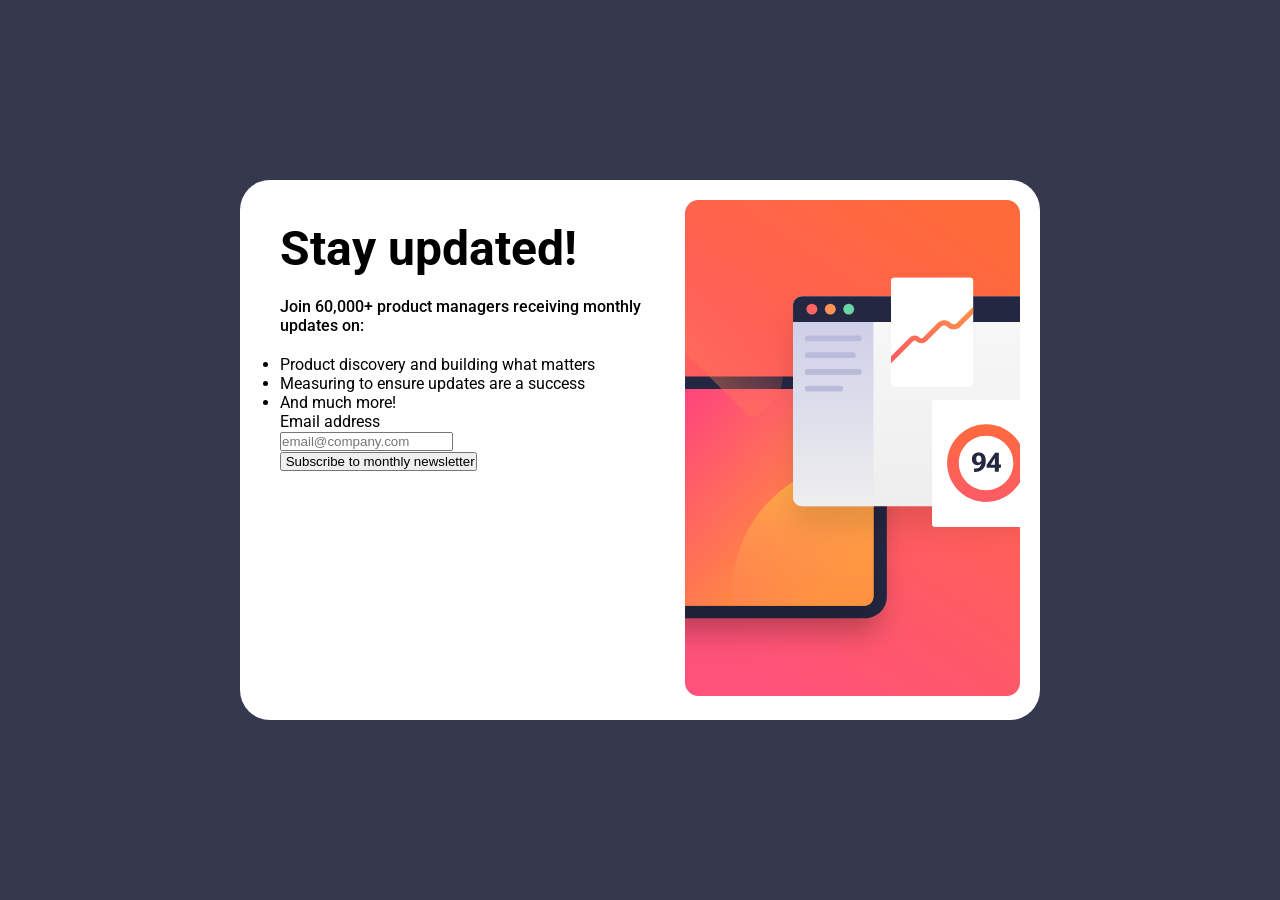
==== index.html @ 22a93b35 "first commit" ====
<!doctype html>
<html lang="en">
  <head>
    <meta charset="UTF-8" />
    <meta name="viewport" content="width=device-width, initial-scale=1.0" />
    <!-- displays site properly based on user's device -->
     <link rel="stylesheet" href="style.css">
    <link
      rel="icon"
      type="image/png"
      sizes="32x32"
      href="./assets/images/favicon-32x32.png"
    />

    <title>
      Frontend Mentor | Newsletter sign-up form with success message
    </title>
  </head>
  <body>
    <section class="flex-row Newsletter">
      <section class="Content">
        <h1 class="Updated">Stay updated!</h1>
        <p class="text">Join 60,000+ product managers receiving monthly updates on:</p>
        <form action="" class="signup">
          <ul>
            <li>Product discovery and building what matters</li>
            <li>Measuring to ensure updates are a success</li>
            <li>And much more!</li>
          </ul>
          <div class="emailAdsress">
            <label for="Email">Email address</label><br>
            <input
              type="email"
              name="Email"
              id=" Email"
              placeholder="email@company.com"
            />
          </div>
          <input type="submit" value=" Subscribe to monthly newsletter" />
        </form>
      </section>
      <section class="image">
        <img src="assets/images/illustration-sign-up-desktop.svg" alt="signUp" width="100%">
      </section>
    </section>

    <!-- <footer class="attribution">
    Challenge by <a href="https://www.frontendmentor.io?ref=challenge">Frontend Mentor</a>. 
    Coded by <a href="#">Laiba Ijaz</a>.
  </footer> -->
  <script src="script.js"></script>
  </body>
</html>
---- style.css ----
@import url("https://fonts.googleapis.com/css2?family=Figtree:ital,wght@0,300..900;1,300..900&family=Inter:ital,opsz,wght@0,14..32,100..900;1,14..32,100..900&family=League+Spartan&family=Manrope:wght@200..800&family=Outfit:wght@100..900&family=Roboto:ital,wght@0,100..900;1,100..900&family=Young+Serif&display=swap");
* {
  margin: 0;
  padding: 0;
  box-sizing: border-box;
}
 /* <weight>: Use a value from 100 to 900 */
/* // <uniquifier>: Use a unique and descriptive class name */
/* .roboto-<uniquifier> {
  font-family: "Roboto", sans-serif;
  font-optical-sizing: auto;
  font-weight: <weight>;
  font-style: normal;
  font-variation-settings:
    "wdth" 100;
} */
body {
  background-color: hsl(235, 18%, 26%);
  display: flex;
  align-items: center;
  justify-content: center;
  height: 100vh;
  max-height: 100%;
  font-family: "Roboto", sans-serif;
}
.flex-row {
  display: flex;
  justify-content: center;
  /* align-items: center; */
  flex-direction: row;
  gap: 10px;
}
.Newsletter {
  padding: 20px;
  width: 800px;
  background-color: hsl(0, 0%, 100%);
  border-radius: 30px;
}
.Content {
  padding: 20px;
  display: flex;
  align-items: start;
  justify-content: start;
  gap: 20px;
  flex-direction: column;
}
.Updated {
    font-size: 3rem;
    font-weight: bold;
}
.text{
    font-weight: 500;
}
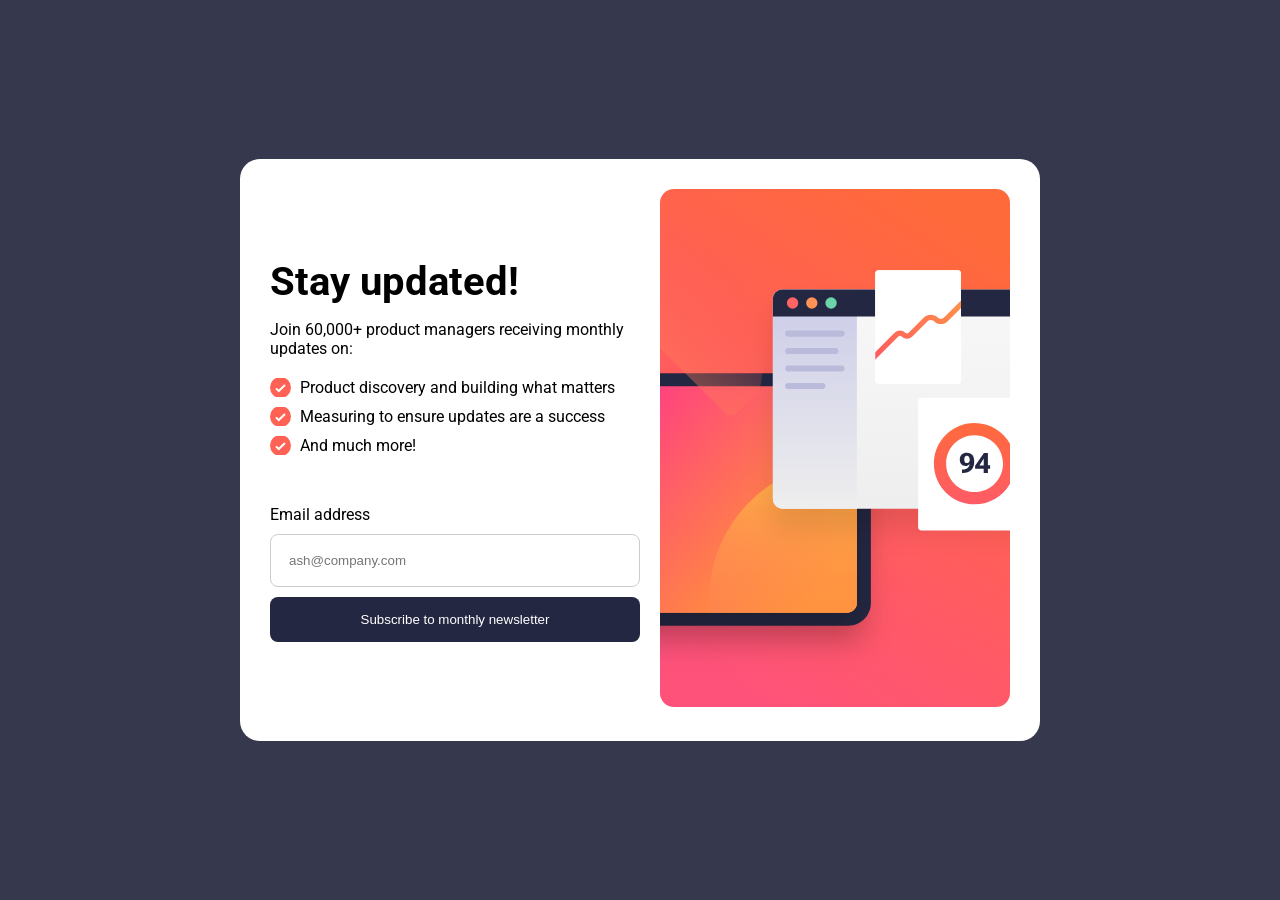
==== commit 59381d4e: "Implement success message and form validation for newsletter sign-up" ====
--- a/index.html
+++ b/index.html
@@ -4,7 +4,7 @@
     <meta charset="UTF-8" />
     <meta name="viewport" content="width=device-width, initial-scale=1.0" />
     <!-- displays site properly based on user's device -->
-     <link rel="stylesheet" href="style.css">
+    <link rel="stylesheet" href="style.css" />
     <link
       rel="icon"
       type="image/png"
@@ -17,37 +17,68 @@
     </title>
   </head>
   <body>
-    <section class="flex-row Newsletter">
-      <section class="Content">
-        <h1 class="Updated">Stay updated!</h1>
-        <p class="text">Join 60,000+ product managers receiving monthly updates on:</p>
-        <form action="" class="signup">
-          <ul>
-            <li>Product discovery and building what matters</li>
-            <li>Measuring to ensure updates are a success</li>
-            <li>And much more!</li>
-          </ul>
+    <section class="Newsletter">
+      <div class="Content">
+        <h1>Stay updated!</h1>
+
+        <p>Join 60,000+ product managers receiving monthly updates on:</p>
+
+        <ul>
+          <li>Product discovery and building what matters</li>
+          <li>Measuring to ensure updates are a success</li>
+          <li>And much more!</li>
+        </ul>
+
+        <form class="signup">
           <div class="emailAdsress">
-            <label for="Email">Email address</label><br>
-            <input
-              type="email"
-              name="Email"
-              id=" Email"
-              placeholder="email@company.com"
-            />
+            <div class="label-row">
+              <label for="email">Email address</label>
+              <span class="error" id="errorMsg"></span>
+            </div>
+
+            <input type="email" id="email" placeholder="ash@company.com" />
           </div>
-          <input type="submit" value=" Subscribe to monthly newsletter" />
+          <button type="submit">Subscribe to monthly newsletter</button>
         </form>
-      </section>
-      <section class="image">
-        <img src="assets/images/illustration-sign-up-desktop.svg" alt="signUp" width="100%">
-      </section>
+      </div>
+
+      <div class="image">
+        <picture>
+          <source
+            media="(max-width: 768px)"
+            srcset="assets/images/illustration-sign-up-tablet.svg"
+          />
+          <source 
+           media="(max-width: 420px)"
+            srcset="assets/images/illustration-sign-up-mobile.svg"
+          />
+          <img
+            src="assets/images/illustration-sign-up-desktop.svg"
+            alt="signUp"
+          />
+        </picture>
+      </div>
     </section>
+    <section class="success" style="display: none;">
+  
+  <div class="success-content">
+    <img src="assets/images/icon-success.svg" />
+
+    <h1>Thanks for subscribing!</h1>
+
+    <p id="successMsg">
+      A confirmation email has been sent to <strong></strong>.
+      Please open it and click the button inside to confirm your subscription.
+    </p>
+  </div>
+
+  <button id="dismissBtn">Dismiss message</button>
+</section>
 
     <!-- <footer class="attribution">
     Challenge by <a href="https://www.frontendmentor.io?ref=challenge">Frontend Mentor</a>. 
     Coded by <a href="#">Laiba Ijaz</a>.
   </footer> -->
-  <script src="script.js"></script>
+    <script src="script.js"></script>
   </body>
 </html>
--- a/style.css
+++ b/style.css
@@ -31,23 +31,154 @@
   gap: 10px;
 }
 .Newsletter {
-  padding: 20px;
+  display: flex;
+  align-items: center;
+  justify-content: space-between;
+  padding: 30px;
   width: 800px;
-  background-color: hsl(0, 0%, 100%);
-  border-radius: 30px;
+  background: white;
+  border-radius: 20px;
+  gap: 20px;
 }
 .Content {
-  padding: 20px;
+  flex: 1;
+}
+
+.Content h1 {
+  font-size: 40px;
+  margin-bottom: 15px;
+}
+
+.Content p {
+  margin-bottom: 20px;
+}
+
+
+ul {
+  margin-bottom: 50px;
+}
+
+ul li {
+  list-style: none;
+  margin-bottom: 10px;
+  padding-left: 30px;
+  background: url("assets/images/icon-list.svg") no-repeat left center;
+}
+.signup {
   display: flex;
-  align-items: start;
-  justify-content: start;
-  gap: 20px;
   flex-direction: column;
 }
-.Updated {
-    font-size: 3rem;
-    font-weight: bold;
+
+.signup input {
+  padding: 18px;
+  width: 100%;
+  border-radius: 8px;
+  border: 1px solid #ccc;
+  margin: 10px 0;
 }
-.text{
-    font-weight: 500;
+
+.signup button {
+  padding: 15px;
+  text-align: center;
+  border: none;
+  border-radius: 8px;
+  background: hsl(234, 29%, 20%);
+  color: white;
+  font-weight: 500;
+  cursor: pointer;
 }
+.signup button:hover{
+  background-color: hsl(4, 100%, 67%);
+}
+.image img {
+  width: 350px;
+}
+.label-row {
+  display: flex;
+  justify-content: space-between;
+}
+
+.error {
+  color: red;
+  font-size: 12px;
+}
+.success{
+display: flex;
+flex-direction: column;
+border-radius: 30px;
+background-color: white;
+width: 426px;
+padding: 36px;
+gap: 20px;
+justify-content: center;
+align-items: start;
+}
+.success h1{
+  font-size: 40px;
+}
+.success button{ 
+  padding: 15px;
+  width: 100%;
+  text-align: center;
+  border: none;
+  border-radius: 8px;
+  background: hsl(234, 29%, 20%);
+  color: white;
+  font-weight: 500;
+  cursor: pointer;
+}
+.success button:hover{
+  background-color: hsl(4, 100%, 67%);
+
+}
+.success-content {
+  display: flex;
+  flex-direction: column;
+  gap: 20px;
+  align-items: start;
+}
+@media (max-width: 768px) {
+  body {
+    height: auto;
+    padding: 20px;
+  }
+
+  .Newsletter {
+    flex-direction: column-reverse; /* image on top */
+    width: 100%;
+    padding: 20px;
+    border-radius: 15px;
+  }
+
+  .Content h1 {
+    font-size: 28px;
+  }
+
+  .image img {
+    width: 100%;
+    border-radius: 15px;
+  }
+
+  ul {
+    margin-bottom: 30px;
+  }
+
+   .success {
+    width: 100%;
+    height: 90vh; 
+    
+    display: flex;
+    flex-direction: column;
+    justify-content: space-between; 
+    
+    align-items: start;
+    text-align: start;
+  }
+
+  .success h1 {
+    font-size: 28px;
+  }
+  .success-content{
+    padding-top:70px ;
+  }
+}
